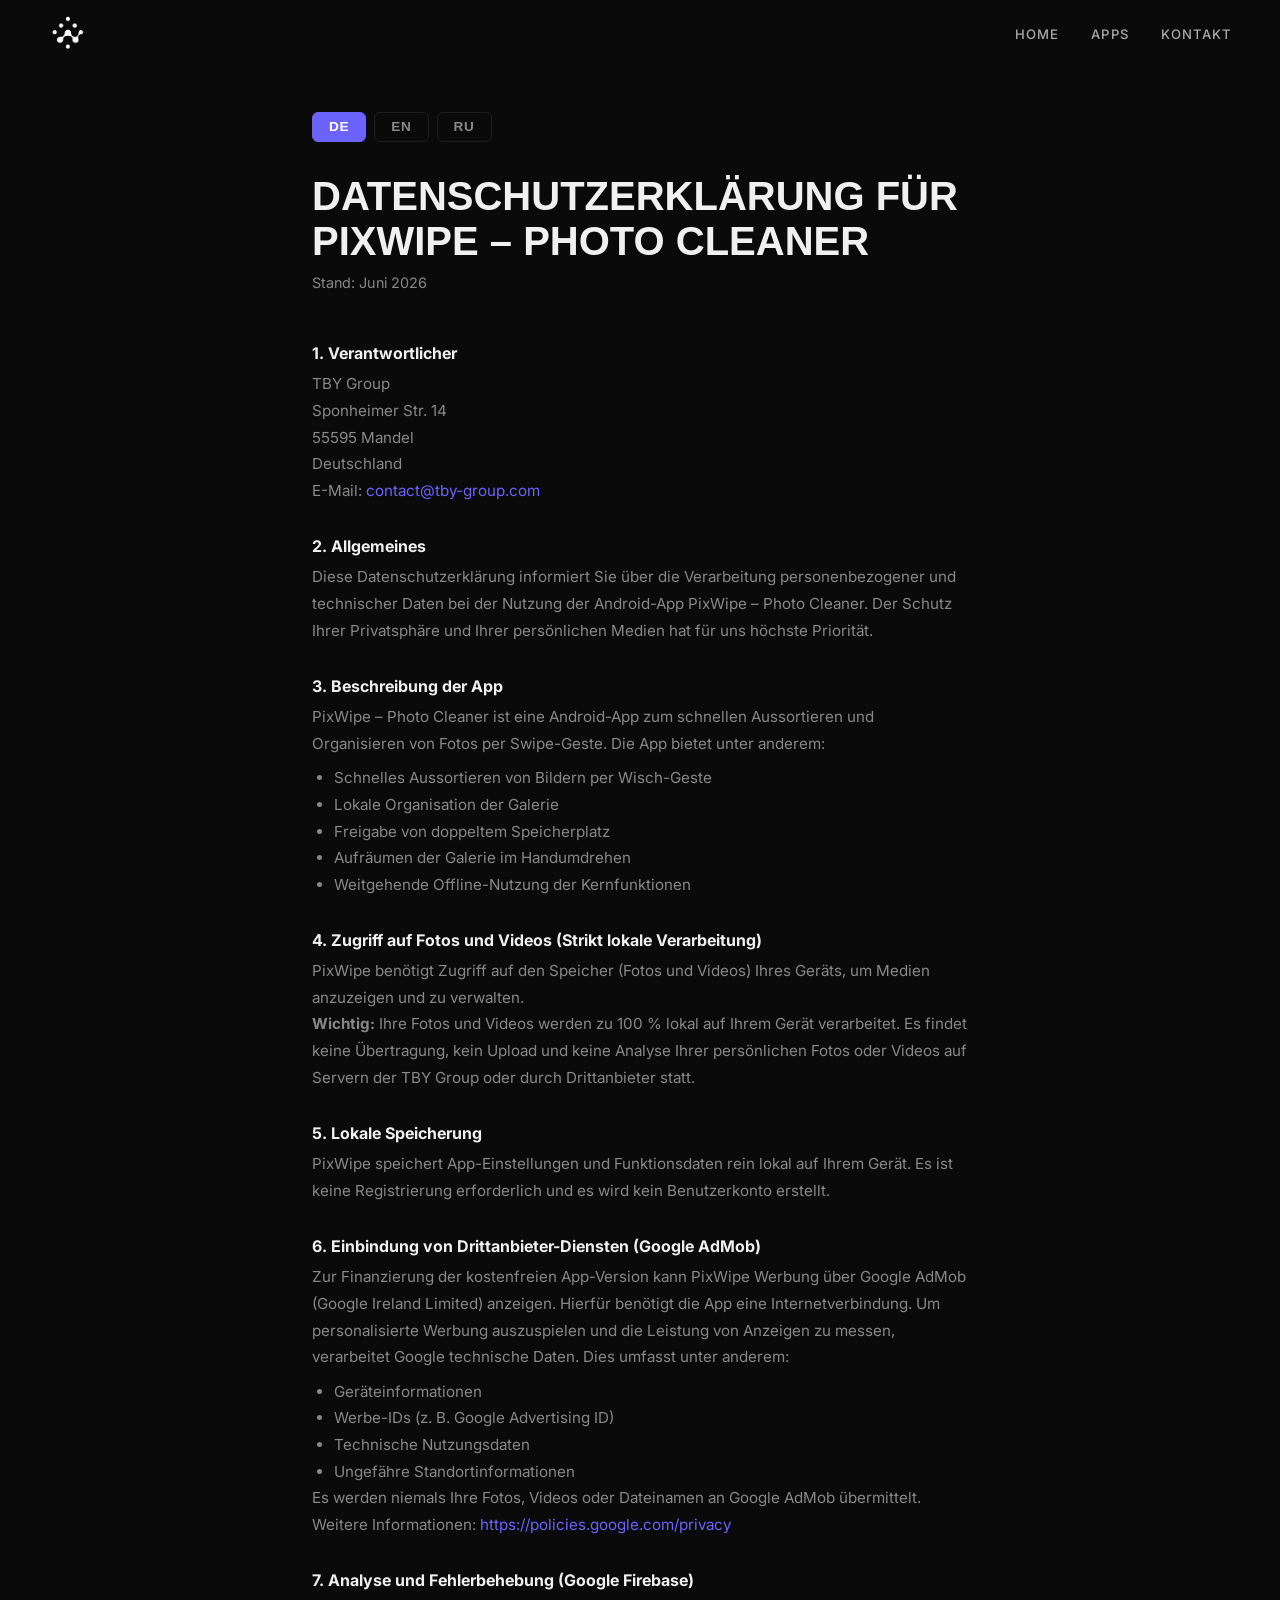
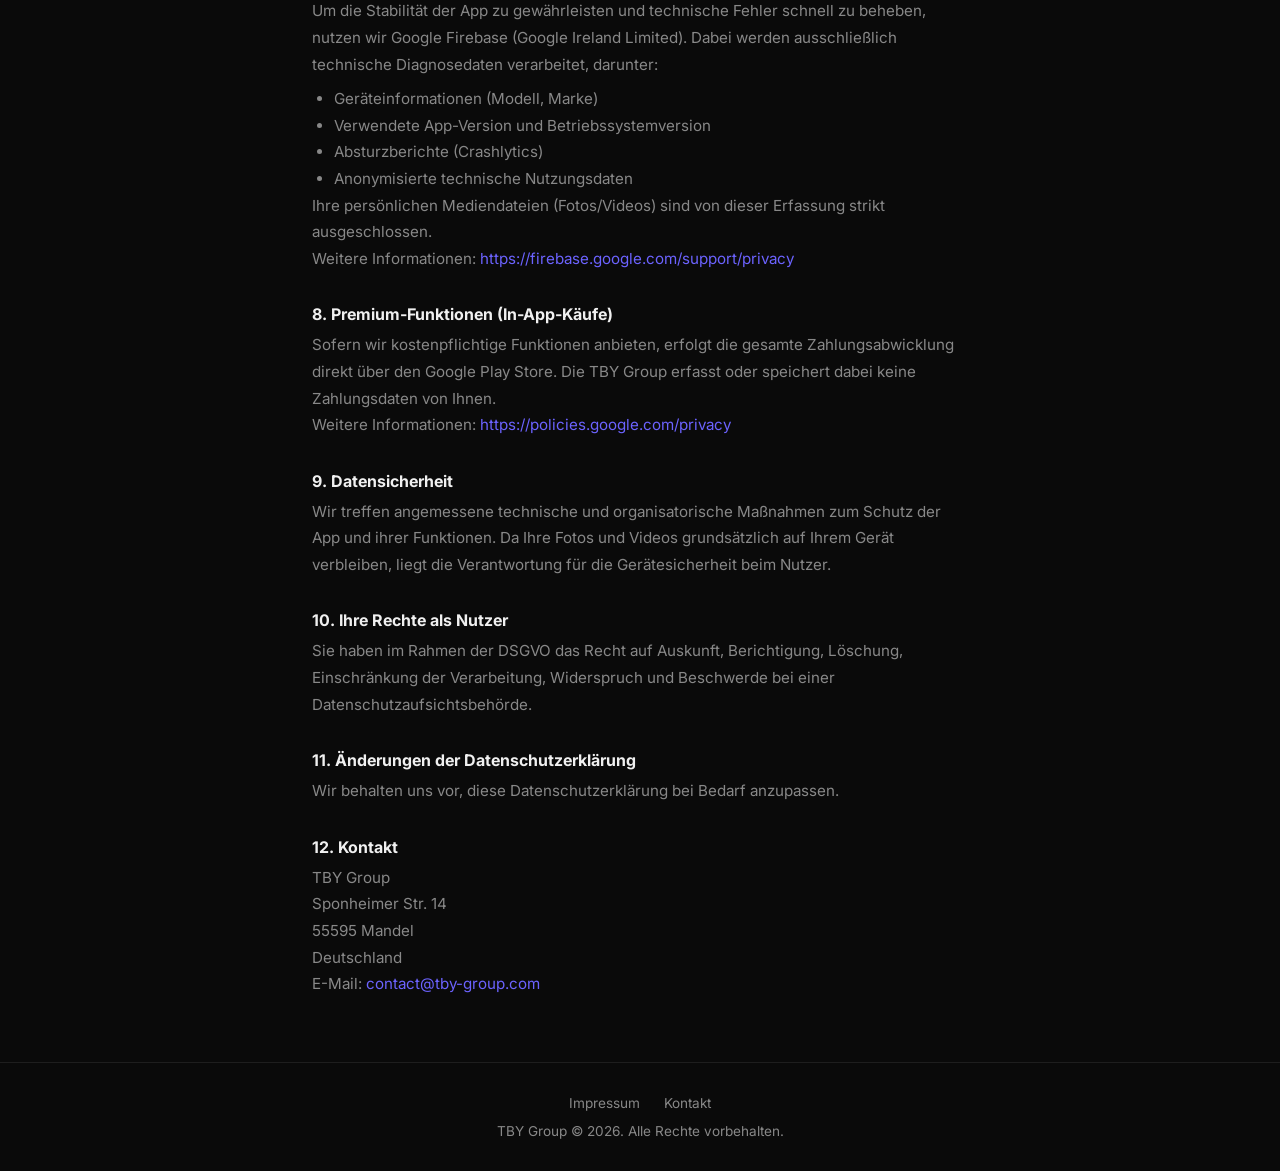
==== datenschutz-pixwipe.html @ 0bd66de6 "Add PixWipe app card, privacy policy, icon, and fix badge size on lang switch" ====
<!DOCTYPE html>
<html lang="de">
<head>
  <meta charset="UTF-8" />
  <meta name="viewport" content="width=device-width, initial-scale=1.0" />
  <title>Datenschutz PixWipe – TBY Group</title>
  <link rel="stylesheet" href="style.css" />
  <link rel="icon" type="image/png" href="favicon.png" />
  <style>
    .lang-switcher {
      display: flex;
      gap: 0.5rem;
      margin-bottom: 2rem;
    }
    .lang-btn {
      padding: 0.4rem 1rem;
      border: 1px solid var(--border);
      background: transparent;
      color: var(--muted);
      border-radius: 6px;
      cursor: pointer;
      font-size: 0.85rem;
      font-weight: 600;
      letter-spacing: 0.05em;
      transition: all 0.2s;
    }
    .lang-btn.active {
      background: var(--accent);
      color: #fff;
      border-color: var(--accent);
    }
    .lang-content { display: none; }
    .lang-content.active { display: block; }
  </style>
</head>
<body>
<nav id="navbar" class="scrolled">
  <a href="index.html" class="nav-brand"><img src="logo-icon.png" alt="TBY Group" class="nav-logo" /></a>
  <ul class="nav-links">
    <li><a href="index.html">Home</a></li>
    <li><a href="index.html#apps">Apps</a></li>
    <li><a href="kontakt.html">Kontakt</a></li>
  </ul>
</nav>
<main>
  <div class="page-content">

    <div class="lang-switcher">
      <button class="lang-btn active" onclick="setLang('de')">DE</button>
      <button class="lang-btn" onclick="setLang('en')">EN</button>
      <button class="lang-btn" onclick="setLang('ru')">RU</button>
    </div>

    <!-- DEUTSCH -->
    <div class="lang-content active" id="lang-de">
      <h1>Datenschutzerklärung für PixWipe – Photo Cleaner</h1>
      <p class="subtitle">Stand: Juni 2026</p>
      <h2>1. Verantwortlicher</h2>
      <p>TBY Group<br />Sponheimer Str. 14<br />55595 Mandel<br />Deutschland<br />E-Mail: <a href="mailto:contact@tby-group.com">contact@tby-group.com</a></p>
      <h2>2. Allgemeines</h2>
      <p>Diese Datenschutzerklärung informiert Sie über die Verarbeitung personenbezogener und technischer Daten bei der Nutzung der Android-App PixWipe – Photo Cleaner. Der Schutz Ihrer Privatsphäre und Ihrer persönlichen Medien hat für uns höchste Priorität.</p>
      <h2>3. Beschreibung der App</h2>
      <p>PixWipe – Photo Cleaner ist eine Android-App zum schnellen Aussortieren und Organisieren von Fotos per Swipe-Geste. Die App bietet unter anderem:</p>
      <ul>
        <li>Schnelles Aussortieren von Bildern per Wisch-Geste</li>
        <li>Lokale Organisation der Galerie</li>
        <li>Freigabe von doppeltem Speicherplatz</li>
        <li>Aufräumen der Galerie im Handumdrehen</li>
        <li>Weitgehende Offline-Nutzung der Kernfunktionen</li>
      </ul>
      <h2>4. Zugriff auf Fotos und Videos (Strikt lokale Verarbeitung)</h2>
      <p>PixWipe benötigt Zugriff auf den Speicher (Fotos und Videos) Ihres Geräts, um Medien anzuzeigen und zu verwalten.<br /><strong>Wichtig:</strong> Ihre Fotos und Videos werden zu 100 % lokal auf Ihrem Gerät verarbeitet. Es findet keine Übertragung, kein Upload und keine Analyse Ihrer persönlichen Fotos oder Videos auf Servern der TBY Group oder durch Drittanbieter statt.</p>
      <h2>5. Lokale Speicherung</h2>
      <p>PixWipe speichert App-Einstellungen und Funktionsdaten rein lokal auf Ihrem Gerät. Es ist keine Registrierung erforderlich und es wird kein Benutzerkonto erstellt.</p>
      <h2>6. Einbindung von Drittanbieter-Diensten (Google AdMob)</h2>
      <p>Zur Finanzierung der kostenfreien App-Version kann PixWipe Werbung über Google AdMob (Google Ireland Limited) anzeigen. Hierfür benötigt die App eine Internetverbindung. Um personalisierte Werbung auszuspielen und die Leistung von Anzeigen zu messen, verarbeitet Google technische Daten. Dies umfasst unter anderem:</p>
      <ul>
        <li>Geräteinformationen</li>
        <li>Werbe-IDs (z. B. Google Advertising ID)</li>
        <li>Technische Nutzungsdaten</li>
        <li>Ungefähre Standortinformationen</li>
      </ul>
      <p>Es werden niemals Ihre Fotos, Videos oder Dateinamen an Google AdMob übermittelt.<br />Weitere Informationen: <a href="https://policies.google.com/privacy" target="_blank" rel="noopener">https://policies.google.com/privacy</a></p>
      <h2>7. Analyse und Fehlerbehebung (Google Firebase)</h2>
      <p>Um die Stabilität der App zu gewährleisten und technische Fehler schnell zu beheben, nutzen wir Google Firebase (Google Ireland Limited). Dabei werden ausschließlich technische Diagnosedaten verarbeitet, darunter:</p>
      <ul>
        <li>Geräteinformationen (Modell, Marke)</li>
        <li>Verwendete App-Version und Betriebssystemversion</li>
        <li>Absturzberichte (Crashlytics)</li>
        <li>Anonymisierte technische Nutzungsdaten</li>
      </ul>
      <p>Ihre persönlichen Mediendateien (Fotos/Videos) sind von dieser Erfassung strikt ausgeschlossen.<br />Weitere Informationen: <a href="https://firebase.google.com/support/privacy" target="_blank" rel="noopener">https://firebase.google.com/support/privacy</a></p>
      <h2>8. Premium-Funktionen (In-App-Käufe)</h2>
      <p>Sofern wir kostenpflichtige Funktionen anbieten, erfolgt die gesamte Zahlungsabwicklung direkt über den Google Play Store. Die TBY Group erfasst oder speichert dabei keine Zahlungsdaten von Ihnen.<br />Weitere Informationen: <a href="https://policies.google.com/privacy" target="_blank" rel="noopener">https://policies.google.com/privacy</a></p>
      <h2>9. Datensicherheit</h2>
      <p>Wir treffen angemessene technische und organisatorische Maßnahmen zum Schutz der App und ihrer Funktionen. Da Ihre Fotos und Videos grundsätzlich auf Ihrem Gerät verbleiben, liegt die Verantwortung für die Gerätesicherheit beim Nutzer.</p>
      <h2>10. Ihre Rechte als Nutzer</h2>
      <p>Sie haben im Rahmen der DSGVO das Recht auf Auskunft, Berichtigung, Löschung, Einschränkung der Verarbeitung, Widerspruch und Beschwerde bei einer Datenschutzaufsichtsbehörde.</p>
      <h2>11. Änderungen der Datenschutzerklärung</h2>
      <p>Wir behalten uns vor, diese Datenschutzerklärung bei Bedarf anzupassen.</p>
      <h2>12. Kontakt</h2>
      <p>TBY Group<br />Sponheimer Str. 14<br />55595 Mandel<br />Deutschland<br />E-Mail: <a href="mailto:contact@tby-group.com">contact@tby-group.com</a></p>
    </div>

    <!-- ENGLISH -->
    <div class="lang-content" id="lang-en">
      <h1>Privacy Policy for PixWipe – Photo Cleaner</h1>
      <p class="subtitle">Last updated: June 2026</p>
      <h2>1. Controller</h2>
      <p>TBY Group<br />Sponheimer Str. 14<br />55595 Mandel<br />Germany<br />Email: <a href="mailto:contact@tby-group.com">contact@tby-group.com</a></p>
      <h2>2. General</h2>
      <p>This privacy policy informs you about the processing of personal and technical data when using the Android app PixWipe – Photo Cleaner. Protecting your privacy and personal media is our highest priority.</p>
      <h2>3. App Description</h2>
      <p>PixWipe – Photo Cleaner is an Android app for quickly sorting and organizing photos using swipe gestures. Features include:</p>
      <ul>
        <li>Fast photo sorting using swipe gestures</li>
        <li>Local gallery organization</li>
        <li>Free up duplicate storage space</li>
        <li>Clean up your gallery in no time</li>
        <li>Largely offline use of core functions</li>
      </ul>
      <h2>4. Access to Photos and Videos (Strictly Local Processing)</h2>
      <p>PixWipe requires access to your device's storage (photos and videos) to display and manage media.<br /><strong>Important:</strong> Your photos and videos are processed 100% locally on your device. No personal photos or videos are transmitted, uploaded or analyzed on TBY Group servers or by third parties.</p>
      <h2>5. Local Storage</h2>
      <p>PixWipe stores app settings and functional data purely locally on your device. No registration is required and no user account is created.</p>
      <h2>6. Third-Party Services (Google AdMob)</h2>
      <p>To fund the free version of the app, PixWipe may display ads via Google AdMob (Google Ireland Limited). To serve personalized ads and measure ad performance, Google processes technical data including:</p>
      <ul>
        <li>Device information</li>
        <li>Advertising IDs (e.g. Google Advertising ID)</li>
        <li>Technical usage data</li>
        <li>Approximate location information</li>
      </ul>
      <p>Your photos, videos or file names are never transmitted to Google AdMob.<br />More information: <a href="https://policies.google.com/privacy" target="_blank" rel="noopener">https://policies.google.com/privacy</a></p>
      <h2>7. Analytics and Crash Reporting (Google Firebase)</h2>
      <p>To ensure app stability and fix technical issues quickly, we use Google Firebase (Google Ireland Limited). Only technical diagnostic data is processed, including:</p>
      <ul>
        <li>Device information (model, brand)</li>
        <li>App version and OS version</li>
        <li>Crash reports (Crashlytics)</li>
        <li>Anonymized technical usage data</li>
      </ul>
      <p>Your personal media files (photos/videos) are strictly excluded from this collection.<br />More information: <a href="https://firebase.google.com/support/privacy" target="_blank" rel="noopener">https://firebase.google.com/support/privacy</a></p>
      <h2>8. Premium Features (In-App Purchases)</h2>
      <p>If we offer paid features, all payment processing is handled directly by the Google Play Store. TBY Group does not collect or store any payment data.<br />More information: <a href="https://policies.google.com/privacy" target="_blank" rel="noopener">https://policies.google.com/privacy</a></p>
      <h2>9. Data Security</h2>
      <p>We take appropriate technical and organizational measures to protect the app and its functions. Since your photos and videos remain on your device, responsibility for device security rests with the user.</p>
      <h2>10. Your Rights</h2>
      <p>Under applicable law (especially GDPR), you have the right to access, rectify, erase, restrict processing, object, and lodge a complaint with a supervisory authority.</p>
      <h2>11. Changes to This Policy</h2>
      <p>We reserve the right to update this privacy policy as needed to reflect legal requirements or changes to our services.</p>
      <h2>12. Contact</h2>
      <p>TBY Group<br />Sponheimer Str. 14<br />55595 Mandel<br />Germany<br />Email: <a href="mailto:contact@tby-group.com">contact@tby-group.com</a></p>
    </div>

    <!-- РУССКИЙ -->
    <div class="lang-content" id="lang-ru">
      <h1>Политика конфиденциальности для PixWipe – Photo Cleaner</h1>
      <p class="subtitle">Актуально: июнь 2026</p>
      <h2>1. Ответственный</h2>
      <p>TBY Group<br />Sponheimer Str. 14<br />55595 Mandel<br />Германия<br />E-mail: <a href="mailto:contact@tby-group.com">contact@tby-group.com</a></p>
      <h2>2. Общие положения</h2>
      <p>Настоящая политика конфиденциальности информирует вас об обработке персональных и технических данных при использовании Android-приложения PixWipe – Photo Cleaner. Защита вашей конфиденциальности и личных медиафайлов является для нас высшим приоритетом.</p>
      <h2>3. Описание приложения</h2>
      <p>PixWipe – Photo Cleaner — это Android-приложение для быстрой сортировки и организации фотографий с помощью жестов смахивания. Функции включают:</p>
      <ul>
        <li>Быстрая сортировка фото жестом смахивания</li>
        <li>Локальная организация галереи</li>
        <li>Освобождение дублирующего места хранения</li>
        <li>Наведение порядка в галерее за считанные минуты</li>
        <li>Работа в основном без интернета</li>
      </ul>
      <h2>4. Доступ к фото и видео (исключительно локальная обработка)</h2>
      <p>PixWipe требует доступа к хранилищу вашего устройства для отображения и управления медиафайлами.<br /><strong>Важно:</strong> Ваши фото и видео обрабатываются на 100% локально на вашем устройстве. Никакие личные фото или видео не передаются, не загружаются и не анализируются на серверах TBY Group или третьими сторонами.</p>
      <h2>5. Локальное хранение</h2>
      <p>PixWipe хранит настройки приложения и функциональные данные исключительно локально на вашем устройстве. Регистрация не требуется, учётная запись не создаётся.</p>
      <h2>6. Сторонние сервисы (Google AdMob)</h2>
      <p>Для финансирования бесплатной версии приложения PixWipe может показывать рекламу через Google AdMob (Google Ireland Limited). Для показа персонализированной рекламы Google обрабатывает технические данные, в том числе:</p>
      <ul>
        <li>Информацию об устройстве</li>
        <li>Рекламные идентификаторы (Google Advertising ID)</li>
        <li>Технические данные об использовании</li>
        <li>Приблизительные данные о местоположении</li>
      </ul>
      <p>Ваши фото, видео или имена файлов никогда не передаются в Google AdMob.<br />Подробнее: <a href="https://policies.google.com/privacy" target="_blank" rel="noopener">https://policies.google.com/privacy</a></p>
      <h2>7. Аналитика и отчёты об ошибках (Google Firebase)</h2>
      <p>Для обеспечения стабильности приложения мы используем Google Firebase (Google Ireland Limited). Обрабатываются только технические диагностические данные:</p>
      <ul>
        <li>Информация об устройстве (модель, марка)</li>
        <li>Версия приложения и версия ОС</li>
        <li>Отчёты о сбоях (Crashlytics)</li>
        <li>Анонимизированные технические данные</li>
      </ul>
      <p>Ваши личные медиафайлы (фото/видео) строго исключены из этого сбора данных.<br />Подробнее: <a href="https://firebase.google.com/support/privacy" target="_blank" rel="noopener">https://firebase.google.com/support/privacy</a></p>
      <h2>8. Премиум-функции (внутренние покупки)</h2>
      <p>Если мы предлагаем платные функции, все платежи обрабатываются непосредственно через Google Play Store. TBY Group не собирает и не хранит платёжные данные.<br />Подробнее: <a href="https://policies.google.com/privacy" target="_blank" rel="noopener">https://policies.google.com/privacy</a></p>
      <h2>9. Безопасность данных</h2>
      <p>Мы принимаем соответствующие технические и организационные меры для защиты приложения. Поскольку ваши фото и видео остаются на устройстве, ответственность за безопасность устройства лежит на пользователе.</p>
      <h2>10. Ваши права</h2>
      <p>В соответствии с действующим законодательством (GDPR) вы имеете право на доступ, исправление, удаление, ограничение обработки, возражение и подачу жалобы в надзорный орган.</p>
      <h2>11. Изменения политики</h2>
      <p>Мы оставляем за собой право обновлять настоящую политику конфиденциальности по мере необходимости.</p>
      <h2>12. Контакт</h2>
      <p>TBY Group<br />Sponheimer Str. 14<br />55595 Mandel<br />Германия<br />E-mail: <a href="mailto:contact@tby-group.com">contact@tby-group.com</a></p>
    </div>

  </div>
</main>
<footer>
  <p><a href="impressum.html">Impressum</a><a href="kontakt.html">Kontakt</a></p>
  <p style="margin-top:0.75rem;">TBY Group &copy; 2026. Alle Rechte vorbehalten.</p>
</footer>
<script>
  function setLang(lang) {
    document.querySelectorAll('.lang-content').forEach(el => el.classList.remove('active'));
    document.querySelectorAll('.lang-btn').forEach(el => el.classList.remove('active'));
    document.getElementById('lang-' + lang).classList.add('active');
    event.target.classList.add('active');
  }
  window.addEventListener('scroll', () => {
    document.getElementById('navbar').classList.toggle('scrolled', window.scrollY > 50);
  });
</script>
</body>
</html>
---- style.css ----
@import url('https://fonts.googleapis.com/css2?family=Inter:wght@200;300;400;500;600;700;800;900&family=DM+Sans:wght@200;300;400;500;600;700&display=swap');

*, *::before, *::after { box-sizing: border-box; margin: 0; padding: 0; }

:root {
  --bg: #0a0a0a;
  --surface: #111;
  --border: #1e1e1e;
  --accent: #6c63ff;
  --text: #f0f0f0;
  --muted: #888;
}

html { scroll-behavior: smooth; }

body {
  font-family: 'Inter', sans-serif;
  background: var(--bg);
  color: var(--text);
  min-height: 100vh;
  display: flex;
  flex-direction: column;
}

a { color: var(--accent); text-decoration: none; }
a:hover { text-decoration: underline; }

/* NAV */
nav {
  position: fixed;
  top: 0; left: 0; right: 0;
  z-index: 100;
  padding: 0 3rem;
  height: 65px;
  display: flex;
  align-items: center;
  justify-content: space-between;
  transition: background 0.3s;
}
nav.scrolled {
  background: rgba(10,10,10,0.95);
  backdrop-filter: blur(12px);
  border-bottom: 1px solid var(--border);
}
.nav-brand {
  text-decoration: none;
  display: flex;
  align-items: center;
}
.nav-logo {
  height: 40px;
  width: auto;
}
.nav-links { display: flex; gap: 2rem; list-style: none; }
.nav-links a {
  color: rgba(255,255,255,0.65);
  font-size: 0.82rem;
  font-weight: 500;
  letter-spacing: 0.08em;
  text-transform: uppercase;
  transition: color 0.2s;
}
.nav-links a:hover { color: #fff; text-decoration: none; }

/* HERO */
.hero {
  position: relative;
  min-height: 100vh;
  background: #000;
  overflow: hidden;
  display: flex;
  align-items: center;
}

/* Stars */
@keyframes twinkle {
  0%, 100% { opacity: 1; }
  50% { opacity: 0.2; }
}

@keyframes drift {
  0% { transform: translateY(0); }
  100% { transform: translateY(-100vh); }
}

.stars {
  position: absolute;
  inset: 0;
  overflow: hidden;
}

.stars::before,
.stars::after,
.stars span {
  content: '';
  position: absolute;
  inset: 0;
  background-image:
    radial-gradient(1px 1px at 10% 20%, rgba(255,255,255,0.9) 0%, transparent 100%),
    radial-gradient(1px 1px at 30% 60%, rgba(255,255,255,0.7) 0%, transparent 100%),
    radial-gradient(2px 2px at 50% 10%, rgba(255,255,255,1) 0%, transparent 100%),
    radial-gradient(1px 1px at 70% 40%, rgba(255,255,255,0.6) 0%, transparent 100%),
    radial-gradient(1px 1px at 90% 80%, rgba(255,255,255,0.8) 0%, transparent 100%),
    radial-gradient(1px 1px at 15% 85%, rgba(255,255,255,0.7) 0%, transparent 100%),
    radial-gradient(2px 2px at 40% 35%, rgba(255,255,255,0.9) 0%, transparent 100%),
    radial-gradient(1px 1px at 60% 75%, rgba(255,255,255,0.6) 0%, transparent 100%),
    radial-gradient(1px 1px at 80% 15%, rgba(255,255,255,1) 0%, transparent 100%),
    radial-gradient(1px 1px at 25% 50%, rgba(255,255,255,0.5) 0%, transparent 100%),
    radial-gradient(1px 1px at 55% 90%, rgba(255,255,255,0.7) 0%, transparent 100%),
    radial-gradient(2px 2px at 85% 55%, rgba(255,255,255,0.8) 0%, transparent 100%),
    radial-gradient(1px 1px at 5% 45%, rgba(255,255,255,0.6) 0%, transparent 100%),
    radial-gradient(1px 1px at 95% 30%, rgba(255,255,255,0.9) 0%, transparent 100%),
    radial-gradient(1px 1px at 45% 65%, rgba(255,255,255,0.5) 0%, transparent 100%),
    radial-gradient(1px 1px at 75% 95%, rgba(255,255,255,0.7) 0%, transparent 100%),
    radial-gradient(2px 2px at 20% 5%, rgba(255,255,255,1) 0%, transparent 100%),
    radial-gradient(1px 1px at 65% 25%, rgba(255,255,255,0.6) 0%, transparent 100%),
    radial-gradient(1px 1px at 35% 80%, rgba(255,255,255,0.8) 0%, transparent 100%),
    radial-gradient(1px 1px at 88% 70%, rgba(255,255,255,0.5) 0%, transparent 100%);
  background-size: 600px 600px;
  animation: twinkle 3s ease-in-out infinite;
}

.stars::after {
  background-size: 400px 400px;
  background-position: 150px 100px;
  animation-duration: 4.5s;
  animation-delay: -1.5s;
}

.stars::before {
  background-size: 800px 800px;
  background-position: 300px 200px;
  animation-duration: 6s;
  animation-delay: -3s;
  opacity: 0.6;
}

.hero-content {
  position: relative;
  z-index: 1;
  width: 100%;
  max-width: 1200px;
  margin: 0 auto;
  padding: 8rem 3rem 4rem;
  display: flex;
  align-items: center;
  justify-content: space-between;
  gap: 3rem;
}

.hero-text { max-width: 480px; }

.hero-text h1 {
  line-height: 1;
  margin-bottom: 1.2rem;
}

.hero-logo {
  width: 280px;
  max-width: 100%;
  margin-bottom: 1.5rem;
  display: block;
}

.hero-tag {
  font-size: 0.75rem;
  font-weight: 600;
  letter-spacing: 0.2em;
  text-transform: uppercase;
  color: rgba(255,255,255,0.5);
  margin-bottom: 0.75rem;
}

.hero-play-btn {
  display: inline-block;
  margin-top: 1.5rem;
}
.hero-play-btn img {
  height: 60px;
  width: 155px;
  display: block;
}
.hero-play-btn:hover { opacity: 0.85; }

.hero-sub {
  font-size: 1.1rem;
  font-weight: 500;
  letter-spacing: 0.3em;
  text-transform: uppercase;
  color: rgba(255,255,255,0.7);
  align-self: flex-end;
  margin-top: -1.2rem;
}

.hero-title-wrap {
  display: inline-flex;
  flex-direction: column;
}

.hero-title {
  font-family: 'Inter', sans-serif;
  font-size: clamp(2.8rem, 7vw, 5.5rem);
  font-weight: 800;
  letter-spacing: -0.01em;
  text-transform: uppercase;
  color: #fff;
  margin: 0;
  line-height: 1;
  white-space: nowrap;
}

.hero-text p {
  color: rgba(255,255,255,0.65);
  font-size: 1.1rem;
  line-height: 1.7;
}

/* PHONES */
.hero-phones {
  flex-shrink: 0;
}

.hero-phones-img {
  width: 580px;
  max-width: 100%;
  display: block;
}

.phone {
  position: absolute;
  width: 200px;
  height: 400px;
  background: #111;
  border-radius: 28px;
  border: 2px solid #333;
  overflow: hidden;
  box-shadow: 0 30px 80px rgba(0,0,0,0.8);
}

.phone-front {
  bottom: 0;
  right: 0;
  z-index: 2;
}

.phone-back {
  top: 0;
  left: 0;
  z-index: 1;
  transform: rotate(-5deg);
}

.phone-screen {
  width: 100%;
  height: 100%;
  padding: 1rem;
  background: #0d0d1a;
  display: flex;
  align-items: center;
  justify-content: center;
}

/* Gallery screen */
.gallery-grid {
  display: grid;
  grid-template-columns: repeat(3, 1fr);
  gap: 3px;
  width: 100%;
}
.gallery-thumb {
  aspect-ratio: 1;
  border-radius: 4px;
}

/* Sound screen */
.sound-meter { text-align: center; width: 100%; }
.sound-label { font-size: 0.7rem; color: var(--muted); letter-spacing: 0.1em; margin-bottom: 0.25rem; }
.sound-value { font-family: 'Barlow Condensed', sans-serif; font-size: 3rem; font-weight: 900; color: #fff; line-height: 1; }
.sound-bar-container { background: #1a1a1a; border-radius: 4px; height: 8px; margin: 0.75rem 0; overflow: hidden; }
.sound-bar { height: 100%; border-radius: 4px; }
.sound-tags { display: flex; justify-content: space-between; font-size: 0.65rem; color: var(--muted); }

/* APPS SECTION */
.apps-section {
  background: #fff;
  color: #111;
  padding: 5rem 2rem;
  text-align: center;
}

.apps-section h2 {
  font-family: 'Barlow Condensed', sans-serif;
  font-size: 2.5rem;
  font-weight: 900;
  text-transform: uppercase;
  letter-spacing: 0.05em;
  margin-bottom: 3rem;
  color: #111;
}

.apps-grid {
  display: flex;
  gap: 2rem;
  justify-content: center;
  flex-wrap: wrap;
  max-width: 800px;
  margin: 0 auto;
}

.app-card {
  background: #fff;
  border: 1px solid #e5e5e5;
  border-radius: 16px;
  padding: 2rem 1.5rem;
  width: 280px;
  text-align: left;
  transition: box-shadow 0.2s, transform 0.2s;
  display: flex;
  flex-direction: column;
}

.app-card:hover {
  box-shadow: 0 8px 40px rgba(0,0,0,0.12);
  transform: translateY(-3px);
}

.app-icon-wrap {
  width: 64px;
  height: 64px;
  border-radius: 16px;
  display: flex;
  align-items: center;
  justify-content: center;
  font-size: 1.8rem;
  margin-bottom: 1rem;
}

.app-card-name {
  font-weight: 800;
  font-size: 1.15rem;
  color: #111;
  margin-bottom: 0.5rem;
}

.app-card-desc {
  font-size: 0.88rem;
  color: #666;
  line-height: 1.6;
  margin-bottom: 1.25rem;
  flex: 1;
}

.play-btn img {
  height: 44px;
  width: 114px;
  display: block;
}

.app-privacy-link {
  display: inline-block;
  margin-top: 0.6rem;
  font-size: 0.78rem;
  color: #999;
  text-decoration: underline;
}
.app-privacy-link:hover { color: #555; }

/* CONTACT */
.contact-section {
  background: #fff;
  color: #111;
  text-align: center;
  padding: 4rem 2rem 5rem;
  border-top: 1px solid #eee;
}

.contact-section h2 {
  font-family: 'Barlow Condensed', sans-serif;
  font-size: 2rem;
  font-weight: 900;
  text-transform: uppercase;
  margin-bottom: 1rem;
  color: #111;
}

.contact-section p {
  color: #555;
  font-size: 1rem;
}

.contact-section a {
  color: var(--accent);
}

/* FOOTER */
footer {
  background: #0a0a0a;
  border-top: 1px solid var(--border);
  padding: 2rem;
  text-align: center;
  color: var(--muted);
  font-size: 0.85rem;
}

footer a {
  color: var(--muted);
  margin: 0 0.75rem;
}

footer a:hover { color: var(--text); text-decoration: none; }

/* PAGE CONTENT (Impressum, Datenschutz, Kontakt) */
.page-content {
  max-width: 720px;
  margin: 0 auto;
  padding: 7rem 2rem 4rem;
}

.page-content h1 {
  font-family: 'Barlow Condensed', sans-serif;
  font-size: 2.5rem;
  font-weight: 900;
  text-transform: uppercase;
  margin-bottom: 0.4rem;
}

.page-content .subtitle {
  color: var(--muted);
  margin-bottom: 3rem;
  font-size: 0.9rem;
}

.page-content h2 {
  font-size: 1rem;
  font-weight: 700;
  margin-top: 2rem;
  margin-bottom: 0.5rem;
  color: var(--text);
}

.page-content p,
.page-content li {
  color: var(--muted);
  font-size: 0.95rem;
  line-height: 1.75;
}

.page-content ul {
  padding-left: 1.4rem;
  margin-top: 0.5rem;
}

/* CONTACT FORM */
.contact-form { display: flex; flex-direction: column; gap: 1rem; margin-top: 1.5rem; }
.form-group { display: flex; flex-direction: column; gap: 0.4rem; }
.form-group label { font-size: 0.85rem; font-weight: 600; }
.form-group input,
.form-group textarea {
  background: var(--surface);
  border: 1px solid var(--border);
  border-radius: 8px;
  padding: 0.75rem 1rem;
  color: var(--text);
  font-size: 0.95rem;
  font-family: inherit;
  outline: none;
  transition: border-color 0.2s;
}
.form-group input:focus,
.form-group textarea:focus { border-color: var(--accent); }
.form-group textarea { min-height: 140px; resize: vertical; }
.contact-form .btn { align-self: flex-start; cursor: pointer; border: none; }

.btn {
  display: inline-flex;
  align-items: center;
  gap: 0.5rem;
  background: var(--accent);
  color: #fff;
  padding: 0.75rem 1.75rem;
  border-radius: 8px;
  font-weight: 700;
  font-size: 0.9rem;
  letter-spacing: 0.04em;
  transition: opacity 0.2s;
}
.btn:hover { opacity: 0.85; text-decoration: none; }

@media (max-width: 768px) {
  .hero-content { flex-direction: column; text-align: center; padding: 7rem 1.5rem 3rem; }
  .hero-phones { width: 260px; height: 360px; margin: 0 auto; }
  .phone { width: 150px; height: 300px; }
  nav { padding: 0 1.5rem; }
  .nav-links { gap: 1rem; }
}
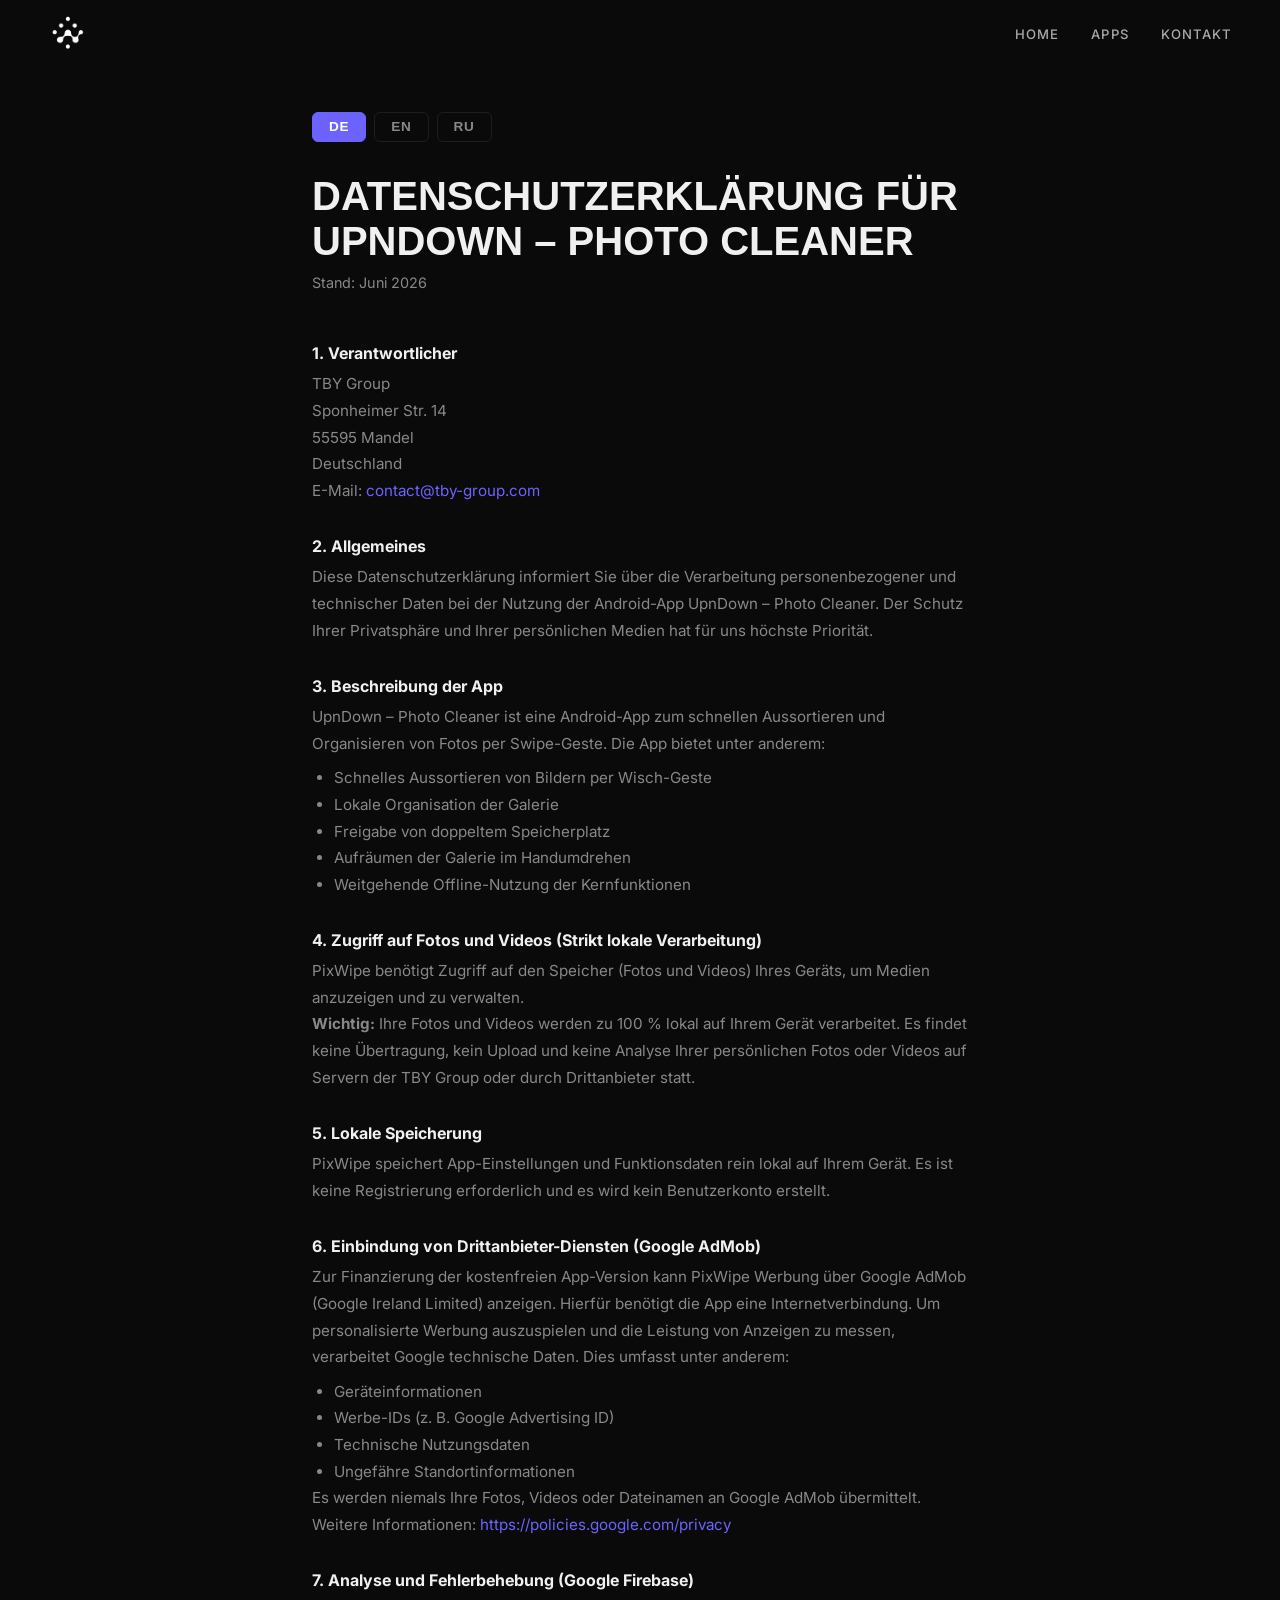
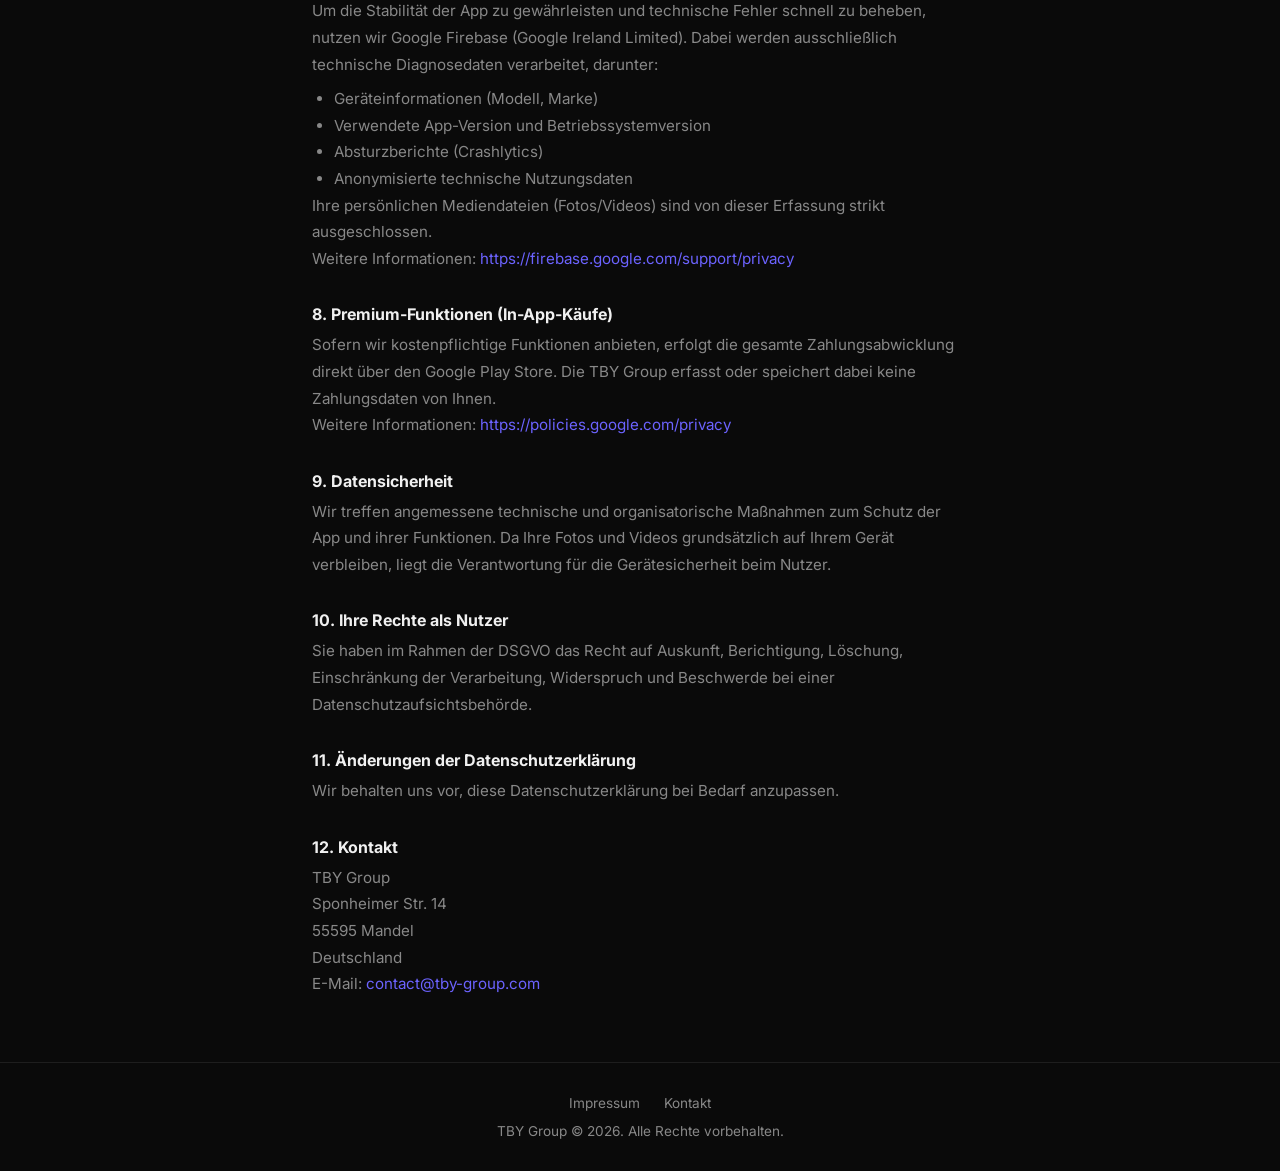
==== commit ea878371: "Rename PixWipe to UpnDown, add Play Store link" ====
--- a/datenschutz-pixwipe.html
+++ b/datenschutz-pixwipe.html
@@ -53,14 +53,14 @@
 
     <!-- DEUTSCH -->
     <div class="lang-content active" id="lang-de">
-      <h1>Datenschutzerklärung für PixWipe – Photo Cleaner</h1>
+      <h1>Datenschutzerklärung für UpnDown – Photo Cleaner</h1>
       <p class="subtitle">Stand: Juni 2026</p>
       <h2>1. Verantwortlicher</h2>
       <p>TBY Group<br />Sponheimer Str. 14<br />55595 Mandel<br />Deutschland<br />E-Mail: <a href="mailto:contact@tby-group.com">contact@tby-group.com</a></p>
       <h2>2. Allgemeines</h2>
-      <p>Diese Datenschutzerklärung informiert Sie über die Verarbeitung personenbezogener und technischer Daten bei der Nutzung der Android-App PixWipe – Photo Cleaner. Der Schutz Ihrer Privatsphäre und Ihrer persönlichen Medien hat für uns höchste Priorität.</p>
+      <p>Diese Datenschutzerklärung informiert Sie über die Verarbeitung personenbezogener und technischer Daten bei der Nutzung der Android-App UpnDown – Photo Cleaner. Der Schutz Ihrer Privatsphäre und Ihrer persönlichen Medien hat für uns höchste Priorität.</p>
       <h2>3. Beschreibung der App</h2>
-      <p>PixWipe – Photo Cleaner ist eine Android-App zum schnellen Aussortieren und Organisieren von Fotos per Swipe-Geste. Die App bietet unter anderem:</p>
+      <p>UpnDown – Photo Cleaner ist eine Android-App zum schnellen Aussortieren und Organisieren von Fotos per Swipe-Geste. Die App bietet unter anderem:</p>
       <ul>
         <li>Schnelles Aussortieren von Bildern per Wisch-Geste</li>
         <li>Lokale Organisation der Galerie</li>
@@ -104,14 +104,14 @@
 
     <!-- ENGLISH -->
     <div class="lang-content" id="lang-en">
-      <h1>Privacy Policy for PixWipe – Photo Cleaner</h1>
+      <h1>Privacy Policy for UpnDown – Photo Cleaner</h1>
       <p class="subtitle">Last updated: June 2026</p>
       <h2>1. Controller</h2>
       <p>TBY Group<br />Sponheimer Str. 14<br />55595 Mandel<br />Germany<br />Email: <a href="mailto:contact@tby-group.com">contact@tby-group.com</a></p>
       <h2>2. General</h2>
-      <p>This privacy policy informs you about the processing of personal and technical data when using the Android app PixWipe – Photo Cleaner. Protecting your privacy and personal media is our highest priority.</p>
+      <p>This privacy policy informs you about the processing of personal and technical data when using the Android app UpnDown – Photo Cleaner. Protecting your privacy and personal media is our highest priority.</p>
       <h2>3. App Description</h2>
-      <p>PixWipe – Photo Cleaner is an Android app for quickly sorting and organizing photos using swipe gestures. Features include:</p>
+      <p>UpnDown – Photo Cleaner is an Android app for quickly sorting and organizing photos using swipe gestures. Features include:</p>
       <ul>
         <li>Fast photo sorting using swipe gestures</li>
         <li>Local gallery organization</li>
@@ -155,14 +155,14 @@
 
     <!-- РУССКИЙ -->
     <div class="lang-content" id="lang-ru">
-      <h1>Политика конфиденциальности для PixWipe – Photo Cleaner</h1>
+      <h1>Политика конфиденциальности для UpnDown – Photo Cleaner</h1>
       <p class="subtitle">Актуально: июнь 2026</p>
       <h2>1. Ответственный</h2>
       <p>TBY Group<br />Sponheimer Str. 14<br />55595 Mandel<br />Германия<br />E-mail: <a href="mailto:contact@tby-group.com">contact@tby-group.com</a></p>
       <h2>2. Общие положения</h2>
-      <p>Настоящая политика конфиденциальности информирует вас об обработке персональных и технических данных при использовании Android-приложения PixWipe – Photo Cleaner. Защита вашей конфиденциальности и личных медиафайлов является для нас высшим приоритетом.</p>
+      <p>Настоящая политика конфиденциальности информирует вас об обработке персональных и технических данных при использовании Android-приложения UpnDown – Photo Cleaner. Защита вашей конфиденциальности и личных медиафайлов является для нас высшим приоритетом.</p>
       <h2>3. Описание приложения</h2>
-      <p>PixWipe – Photo Cleaner — это Android-приложение для быстрой сортировки и организации фотографий с помощью жестов смахивания. Функции включают:</p>
+      <p>UpnDown – Photo Cleaner — это Android-приложение для быстрой сортировки и организации фотографий с помощью жестов смахивания. Функции включают:</p>
       <ul>
         <li>Быстрая сортировка фото жестом смахивания</li>
         <li>Локальная организация галереи</li>
--- a/style.css
+++ b/style.css
@@ -299,11 +299,10 @@
 }
 
 .apps-grid {
-  display: flex;
-  gap: 2rem;
-  justify-content: center;
-  flex-wrap: wrap;
-  max-width: 800px;
+  display: grid;
+  grid-template-columns: repeat(4, 1fr);
+  gap: 1.5rem;
+  max-width: 1100px;
   margin: 0 auto;
 }
 
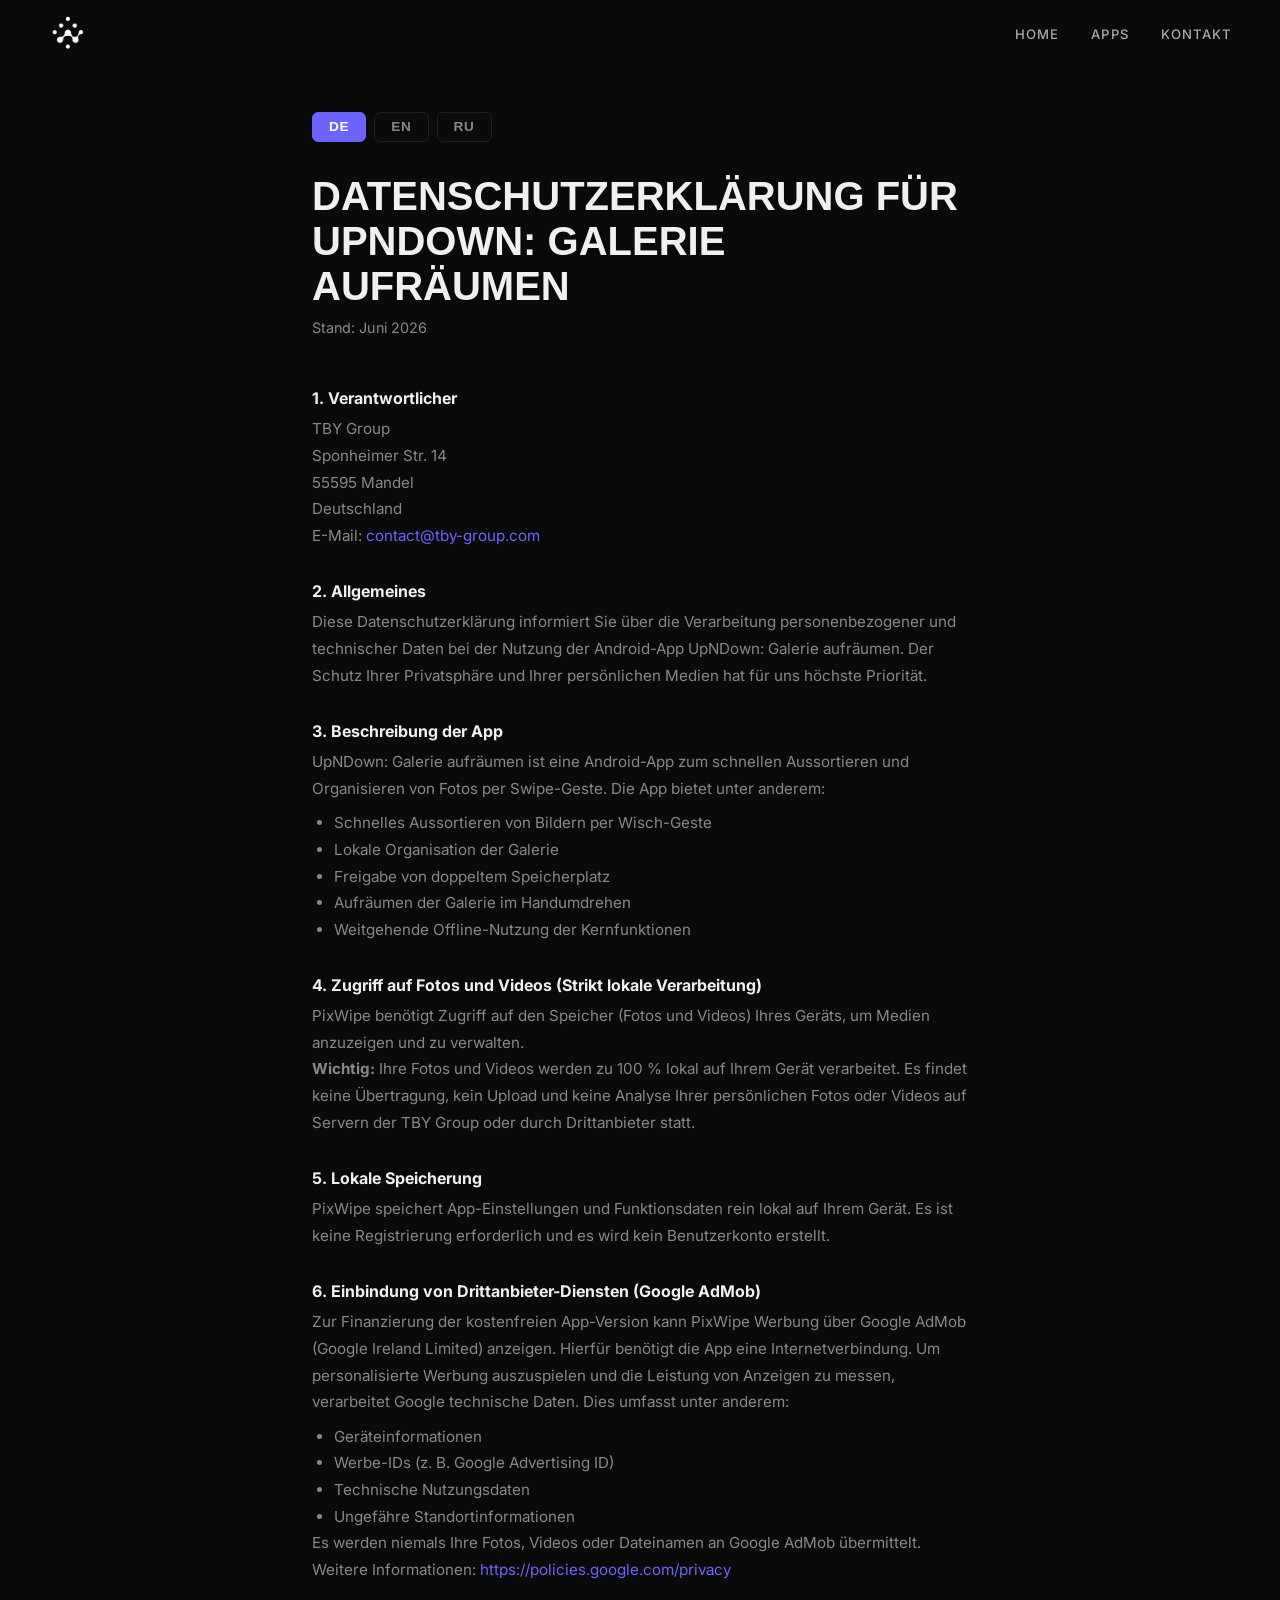
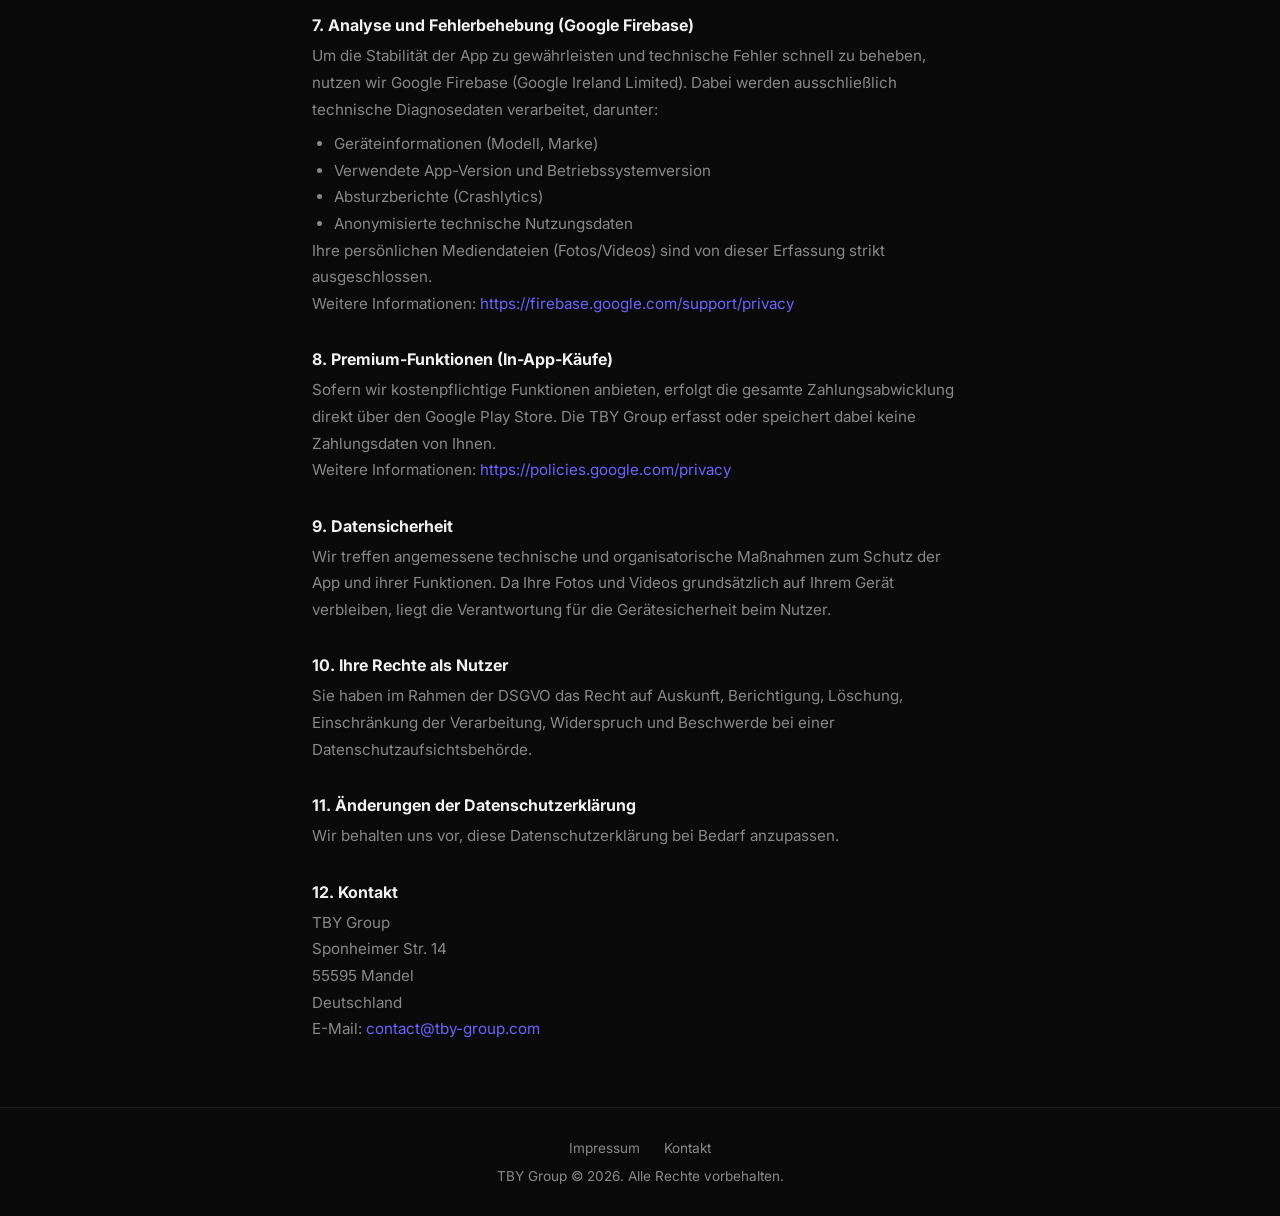
==== commit 4aec3443: "Rename app to UpNDown: Galerie aufräumen" ====
--- a/datenschutz-pixwipe.html
+++ b/datenschutz-pixwipe.html
@@ -53,14 +53,14 @@
 
     <!-- DEUTSCH -->
     <div class="lang-content active" id="lang-de">
-      <h1>Datenschutzerklärung für UpnDown – Photo Cleaner</h1>
+      <h1>Datenschutzerklärung für UpNDown: Galerie aufräumen</h1>
       <p class="subtitle">Stand: Juni 2026</p>
       <h2>1. Verantwortlicher</h2>
       <p>TBY Group<br />Sponheimer Str. 14<br />55595 Mandel<br />Deutschland<br />E-Mail: <a href="mailto:contact@tby-group.com">contact@tby-group.com</a></p>
       <h2>2. Allgemeines</h2>
-      <p>Diese Datenschutzerklärung informiert Sie über die Verarbeitung personenbezogener und technischer Daten bei der Nutzung der Android-App UpnDown – Photo Cleaner. Der Schutz Ihrer Privatsphäre und Ihrer persönlichen Medien hat für uns höchste Priorität.</p>
+      <p>Diese Datenschutzerklärung informiert Sie über die Verarbeitung personenbezogener und technischer Daten bei der Nutzung der Android-App UpNDown: Galerie aufräumen. Der Schutz Ihrer Privatsphäre und Ihrer persönlichen Medien hat für uns höchste Priorität.</p>
       <h2>3. Beschreibung der App</h2>
-      <p>UpnDown – Photo Cleaner ist eine Android-App zum schnellen Aussortieren und Organisieren von Fotos per Swipe-Geste. Die App bietet unter anderem:</p>
+      <p>UpNDown: Galerie aufräumen ist eine Android-App zum schnellen Aussortieren und Organisieren von Fotos per Swipe-Geste. Die App bietet unter anderem:</p>
       <ul>
         <li>Schnelles Aussortieren von Bildern per Wisch-Geste</li>
         <li>Lokale Organisation der Galerie</li>
@@ -104,14 +104,14 @@
 
     <!-- ENGLISH -->
     <div class="lang-content" id="lang-en">
-      <h1>Privacy Policy for UpnDown – Photo Cleaner</h1>
+      <h1>Privacy Policy for UpNDown: Galerie aufräumen</h1>
       <p class="subtitle">Last updated: June 2026</p>
       <h2>1. Controller</h2>
       <p>TBY Group<br />Sponheimer Str. 14<br />55595 Mandel<br />Germany<br />Email: <a href="mailto:contact@tby-group.com">contact@tby-group.com</a></p>
       <h2>2. General</h2>
-      <p>This privacy policy informs you about the processing of personal and technical data when using the Android app UpnDown – Photo Cleaner. Protecting your privacy and personal media is our highest priority.</p>
+      <p>This privacy policy informs you about the processing of personal and technical data when using the Android app UpNDown: Galerie aufräumen. Protecting your privacy and personal media is our highest priority.</p>
       <h2>3. App Description</h2>
-      <p>UpnDown – Photo Cleaner is an Android app for quickly sorting and organizing photos using swipe gestures. Features include:</p>
+      <p>UpNDown: Galerie aufräumen is an Android app for quickly sorting and organizing photos using swipe gestures. Features include:</p>
       <ul>
         <li>Fast photo sorting using swipe gestures</li>
         <li>Local gallery organization</li>
@@ -155,14 +155,14 @@
 
     <!-- РУССКИЙ -->
     <div class="lang-content" id="lang-ru">
-      <h1>Политика конфиденциальности для UpnDown – Photo Cleaner</h1>
+      <h1>Политика конфиденциальности для UpNDown: Galerie aufräumen</h1>
       <p class="subtitle">Актуально: июнь 2026</p>
       <h2>1. Ответственный</h2>
       <p>TBY Group<br />Sponheimer Str. 14<br />55595 Mandel<br />Германия<br />E-mail: <a href="mailto:contact@tby-group.com">contact@tby-group.com</a></p>
       <h2>2. Общие положения</h2>
-      <p>Настоящая политика конфиденциальности информирует вас об обработке персональных и технических данных при использовании Android-приложения UpnDown – Photo Cleaner. Защита вашей конфиденциальности и личных медиафайлов является для нас высшим приоритетом.</p>
+      <p>Настоящая политика конфиденциальности информирует вас об обработке персональных и технических данных при использовании Android-приложения UpNDown: Galerie aufräumen. Защита вашей конфиденциальности и личных медиафайлов является для нас высшим приоритетом.</p>
       <h2>3. Описание приложения</h2>
-      <p>UpnDown – Photo Cleaner — это Android-приложение для быстрой сортировки и организации фотографий с помощью жестов смахивания. Функции включают:</p>
+      <p>UpNDown: Galerie aufräumen — это Android-приложение для быстрой сортировки и организации фотографий с помощью жестов смахивания. Функции включают:</p>
       <ul>
         <li>Быстрая сортировка фото жестом смахивания</li>
         <li>Локальная организация галереи</li>
